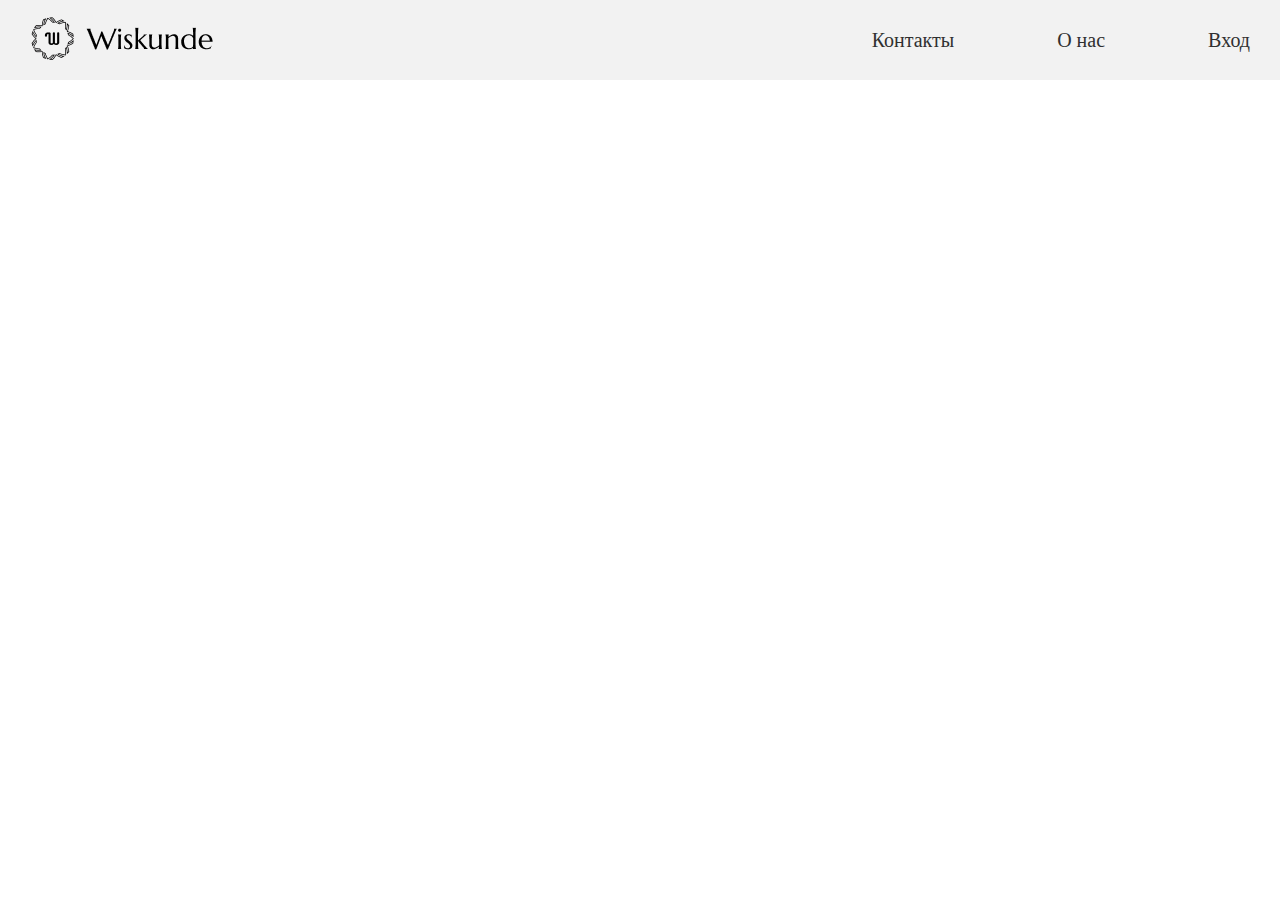
==== contact.html @ 70cb3093 "made part of main's top" ====
<!DOCTYPE html>
<html lang="en">

<head>
    <meta charset="UTF-8">
    <meta name="viewport" content="width=device-width, initial-scale=1.0">
    <link rel="stylesheet" href="css/style.css">
    <link rel="shortcut icon" href="images/icon.png" type="image/x-icon">
    
    <title>Wiskunde</title>
</head>

<body>
    <header class="header">
        <div class="container">
            <nav class="nav">
                <button class="menu__btn">
                    <span></span>
                    <span></span>
                    <span></span>
                </button>
                <a href="" class="logo_mobile"><img src="images/logo_mobile.png" alt=""></a>
                <a href="" class="logo"><img src="images/logo.png" alt=""></a>
                <ul class="menu menu__list--open">
                    <li class="menu__close">
                        <button class="menu__close-btn">
                            <img src="images/cross.svg" alt="">
                        </button>
                    </li>
                    <li class="menu__list"><a href="" class="menu__link">Контакты</a></li>
                    <li class="menu__list"><a href="" class="menu__link">О нас</a></li>
                    <li class="menu__list"><a href="" class="menu__link">Вход</a></li>
                </ul>
            </nav>
        </div>
    </header>

    <main class="index__main">
        <section class="index__top">
            <div class="container">
                <div class="top__inner-index">

                </div>
            </div>
        </section>
        <section class="index__course-description">

        </section>
        <section class="index__features"></section>

        <section class="answers">

        </section>
    </main>

    <footer class="index__footer">

    </footer>

    <script src="js/main.js"></script>
</body>

</html>
---- css/style.css ----
@import url(https://db.onlinewebfonts.com/c/595030bb520f1e2ab2fb4e8d7c5f30a5?family=ALS+Sector+Regular+Regular);

* {
    margin: 0;
    padding: 0;
}

ul {
    list-style: none;
}

a {
    text-decoration: none;
}

body {
    font-family: "ALS Sector Regular Regular";
    color: black;
}

img {
    max-width: 100%;
}

.header {
    background-color: rgba(242, 242, 242, 1);
}

.container {
    max-width: 1220px;
    padding: 0 10px;
    margin: 0 auto;
}

.nav {
    display: flex;
    justify-content: space-between;
    align-items: center;
    height: 80px;
}

.logo_mobile {
    display: none;
}

.menu {
    display: flex;
    gap: 103px;
}

.menu__btn {
    display: none;
    width: 40px;
    height: 18px;
}

.menu__btn span {
    background-color: black;
    height: 1px;
    width: 100%;
}

button {
    border: none;
    background-color: transparent;
}

.menu__link {
    position: relative;
    color: rgba(48, 48, 48, 1);
    font-size: 20px;
}

.menu__link:hover {
    color: rgba(0, 108, 220, 1);
}

.menu__link::after {
    position: absolute;
    content: '';
    left: 0;
    bottom: 0;
    display: block;
    width: 100%;
    height: 1px;
    background: rgba(0, 108, 220, 1);
}

.menu__link::after {
    width: 0;
    transition: 0.3s;
}

.menu__link:hover:after {
    width: 100%;
}

.menu__link::after {
    left: 50%;
    transform: translateX(-50%);
}

.menu__close {
    display: none;
}

/*Основная часть страницы*/
.tittle-index {
    font-size: 56px;
}

.top__text--index {
    font-size: 20px
}

.top_button-sign-up {
    font-size: 24px;
    font-family: "ALS Sector Regular Regular";
    color: white;
    background-color: rgba(28, 78, 176, 1);
    padding: .7em 1.5em;
    border-radius: 30px;
}



@media (max-width: 1000px) {
    .menu {
        gap: 80px;
    }

    .menu__link {
        font-size: 18px;
    }
}

@media (max-width: 768px) {
    .menu {
        transform: translateY(-100%);
        /* display: none; */
        position: absolute;
        top: 0;
        left: 0;
        right: 0;
        width: 100%;
        margin: 0 auto;
        background-color: white;
        display: block;
        text-align: center;
        padding-top: 60px;
    }

    .menu.menu__list--open {
        transform: translateY(0%);
    }

    .menu__close {
        display: flex;
    }

    .menu__close-btn {
        position: absolute;
        top: 20px;
        right: 20px;
    }

    .menu__list {
        margin-bottom: 30px;
    }

    .menu__btn {
        display: flex;
        flex-direction: column;
        justify-content: space-between;
    }

    .nav {
        display: flex;
        justify-content: flex-start;
        gap: 20px;
    }
}

@media (max-width: 480px) {

    /* .menu {
        width: 360px;
    } */
    .menu__btn {
        width: 14px;
        height: 11px;
    }

    .logo {
        display: none;
    }

    .menu__link {
        font-size: 12px;
    }

    .logo_mobile {
        display: flex;
    }

    .nav {
        height: 40px;
    }
}
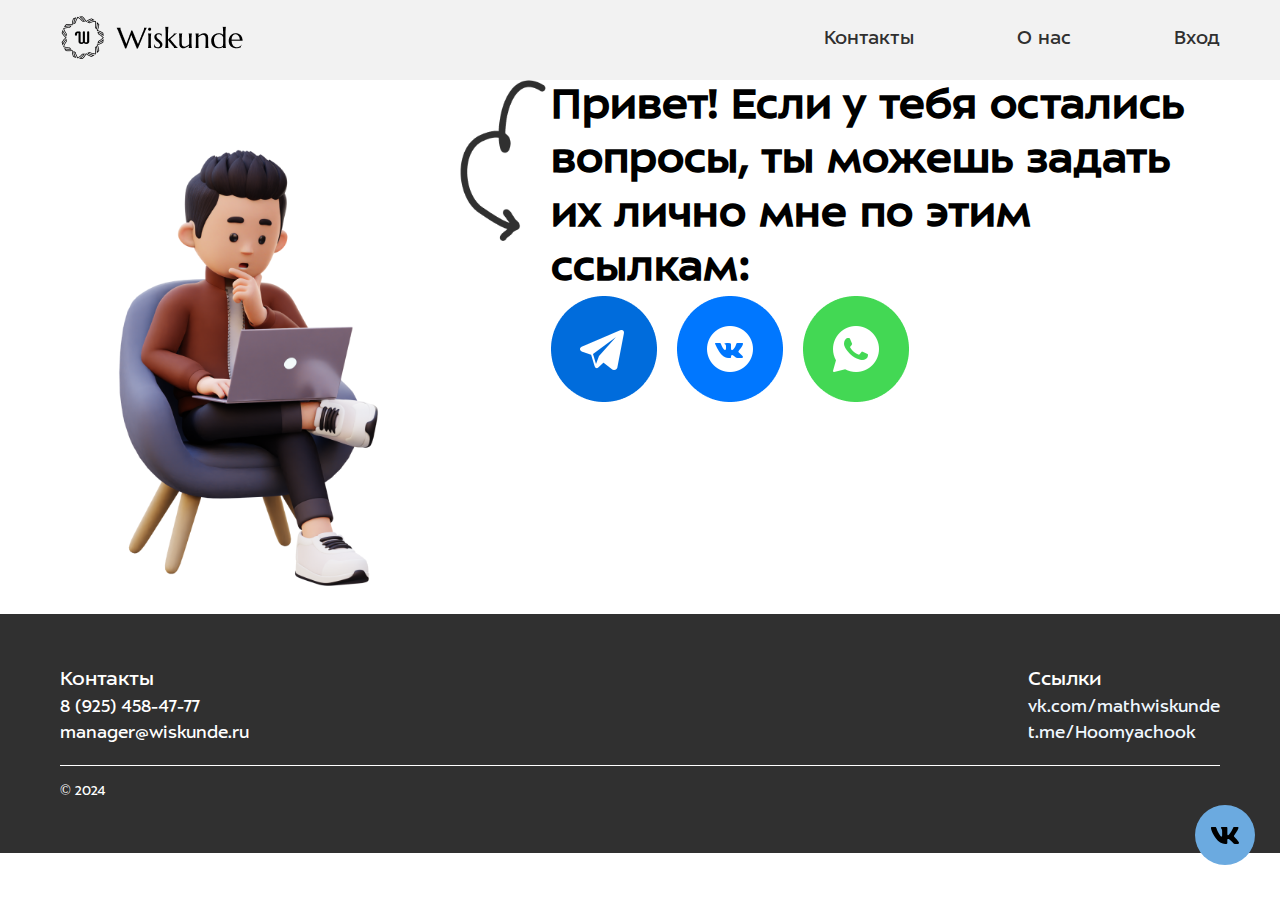
==== commit 35ed6343: "start contact page" ====
--- a/contact.html
+++ b/contact.html
@@ -6,57 +6,81 @@
     <meta name="viewport" content="width=device-width, initial-scale=1.0">
     <link rel="stylesheet" href="css/style.css">
     <link rel="shortcut icon" href="images/icon.png" type="image/x-icon">
-    
+
     <title>Wiskunde</title>
 </head>
 
 <body>
-    <header class="header">
-        <div class="container">
-            <nav class="nav">
-                <button class="menu__btn">
-                    <span></span>
-                    <span></span>
-                    <span></span>
-                </button>
-                <a href="" class="logo_mobile"><img src="images/logo_mobile.png" alt=""></a>
-                <a href="" class="logo"><img src="images/logo.png" alt=""></a>
-                <ul class="menu menu__list--open">
-                    <li class="menu__close">
-                        <button class="menu__close-btn">
-                            <img src="images/cross.svg" alt="">
-                        </button>
-                    </li>
-                    <li class="menu__list"><a href="" class="menu__link">Контакты</a></li>
-                    <li class="menu__list"><a href="" class="menu__link">О нас</a></li>
-                    <li class="menu__list"><a href="" class="menu__link">Вход</a></li>
-                </ul>
-            </nav>
-        </div>
-    </header>
-
-    <main class="index__main">
-        <section class="index__top">
+    <div class="wrapper">
+        <header class="header">
             <div class="container">
-                <div class="top__inner-index">
-
+                <nav class="nav">
+                    <button class="menu__btn">
+                        <span></span>
+                        <span></span>
+                        <span></span>
+                    </button>
+                    <a href="" class="logo_mobile"><img src="images/logo_mobile.png" alt=""></a>
+                    <a href="" class="logo"><img src="images/logo.png" alt=""></a>
+                    <ul class="menu menu__list--open">
+                        <li class="menu__close">
+                            <button class="menu__close-btn">
+                                <img src="images/cross.svg" alt="">
+                            </button>
+                        </li>
+                        <li class="menu__list"><a href="" class="menu__link">Контакты</a></li>
+                        <li class="menu__list"><a href="" class="menu__link">О нас</a></li>
+                        <li class="menu__list"><a href="" class="menu__link">Вход</a></li>
+                    </ul>
+                </nav>
+            </div>
+        </header>
+        <main class="contact_main">
+            <section class="contact_container">
+                <div class="container">
+                    <div class="contact_inner">
+                        <div class="contact-left_part">
+                            <img src="images/contact_human.png" alt="">
+                        </div>
+                        <div class="contact-center-part">
+                            <img src="images/contact_arrow.png" alt="">
+                        </div>
+                        <div class="contact-right_part">
+                            <p class="contact-right_part-text">Привет! Если у тебя остались вопросы, ты можешь задать их лично мне по этим ссылкам:</p>
+                            <div class="contact_message-container">
+                                <div><img src="images/contact_tg.png" alt=""></div>
+                                <div><img src="images/contact_vk.png" alt=""></div>
+                                <div><img src="images/contact_whatsapp.png" alt=""></div>
+                            </div>
+                        </div>
+                    </div>
+                </div>
+            </section>
+        </main>
+        <footer class="index__footer">
+            <div class="container">
+                <div class="footer-inner">
+                    <div class="footer-inner-container">
+                        <div class="footer-contact">
+                            <p class="footer-title">Контакты</p>
+                            <p class="footer-text">8 (925) 458-47-77</p>
+                            <p class="footer-text">manager@wiskunde.ru</p>
+                        </div>
+                        <div class="footer-links">
+                            <p class="footer-title">Ссылки</a></p>
+                            <p class="footer-text"><a href="https://vk.com/mathwiskunde">vk.com/mathwiskunde</a></p>
+                            <p class="footer-text"><a href="https://t.me/Hoomyachook">t.me/Hoomyachook</a></p>
+                        </div>
+                    </div>
+                    <div class="footer-line"></div>
+                    <p class="copyright">© 2024</p>
                 </div>
             </div>
-        </section>
-        <section class="index__course-description">
-
-        </section>
-        <section class="index__features"></section>
-
-        <section class="answers">
-
-        </section>
-    </main>
-
-    <footer class="index__footer">
-
-    </footer>
-
+        </footer>
+        <a href="https://vk.com/im?media=&sel=-224857793" target="_blank" rel="nofollow">
+            <span class="whatsapp-button"></span>
+        </a>
+    </div>
     <script src="js/main.js"></script>
 </body>
 
--- a/css/style.css
+++ b/css/style.css
@@ -1,5 +1,3 @@
-@import url(https://db.onlinewebfonts.com/c/595030bb520f1e2ab2fb4e8d7c5f30a5?family=ALS+Sector+Regular+Regular);
-
 * {
     margin: 0;
     padding: 0;
@@ -11,6 +9,7 @@
 
 a {
     text-decoration: none;
+    color: aliceblue;
 }
 
 body {
@@ -18,17 +17,66 @@
     color: black;
 }
 
+.wrapper {
+    min-height: 100%;
+    display: flex;
+    flex-direction: column;
+}
+
 img {
     max-width: 100%;
 }
 
+main {
+    flex: 1 1 auto;
+}
+
+.whatsapp-button {
+    position: fixed;
+    right: -5px;
+    bottom: 5px;
+    transform: translate(-50%, -50%);
+    border-radius: 50%;
+    width: 60px;
+    height: 60px;
+    z-index: 9999;
+    background-color: #6baae0;
+    background-image: url("data:image/svg+xml;charset=UTF-8,%3csvg xmlns='http://www.w3.org/2000/svg' viewBox='0 0 576 512'%3e%3cpath fill='%23000000' d='M545 117.7c3.7-12.5 0-21.7-17.8-21.7h-58.9c-15 0-21.9 7.9-25.6 16.7 0 0-30 73.1-72.4 120.5-13.7 13.7-20 18.1-27.5 18.1-3.7 0-9.4-4.4-9.4-16.9V117.7c0-15-4.2-21.7-16.6-21.7h-92.6c-9.4 0-15 7-15 13.5 0 14.2 21.2 17.5 23.4 57.5v86.8c0 19-3.4 22.5-10.9 22.5-20 0-68.6-73.4-97.4-157.4-5.8-16.3-11.5-22.9-26.6-22.9H38.8c-16.8 0-20.2 7.9-20.2 16.7 0 15.6 20 93.1 93.1 195.5C160.4 378.1 229 416 291.4 416c37.5 0 42.1-8.4 42.1-22.9 0-66.8-3.4-73.1 15.4-73.1 8.7 0 23.7 4.4 58.7 38.1 40 40 46.6 57.9 69 57.9h58.9c16.8 0 25.3-8.4 20.4-25-11.2-34.9-86.9-106.7-90.3-111.5-8.7-11.2-6.2-16.2 0-26.2.1-.1 72-101.3 79.4-135.6z'/%3e%3c/svg%3e");
+    background-size: 50%;
+    background-repeat: no-repeat;
+    background-position: 50% 50%;
+}
+
+.fa-vk:before {
+    content: "\f189";
+}
+
+.whatsapp-button:before,
+.whatsapp-button:after {
+    content: " ";
+    display: block;
+    position: absolute;
+    border: 50%;
+    border: 1px solid #6baae0;
+    left: -5px;
+    right: -5px;
+    top: -5px;
+    bottom: -5px;
+    border-radius: 50%;
+    animation: border-animate 1.5s linear infinite;
+    opacity: 0;
+}
+
+.whatsapp-button:after {
+    animation-delay: .5s;
+}
+
 .header {
     background-color: rgba(242, 242, 242, 1);
 }
 
 .container {
-    max-width: 1220px;
-    padding: 0 10px;
+    padding: 0 60px;
     margin: 0 auto;
 }
 
@@ -105,12 +153,14 @@
 }
 
 /*Основная часть страницы*/
+
 .tittle-index {
-    font-size: 56px;
+    font-size: 3.88889vw;
 }
 
 .top__text--index {
-    font-size: 20px
+    font-size: 20px;
+    align-self: end;
 }
 
 .top_button-sign-up {
@@ -120,10 +170,360 @@
     background-color: rgba(28, 78, 176, 1);
     padding: .7em 1.5em;
     border-radius: 30px;
-}
-
-
-
+    margin-top: 20px;
+
+}
+
+.top_button-sign-up:hover {
+    background-color: rgba(0, 108, 220, 1);
+}
+
+.top__inner--index {
+    display: grid;
+    margin-top: 60px;
+    grid-template-columns: 1fr 570px;
+    grid-template-rows: repeat(2, 177px);
+    gap: 10px;
+}
+
+.container__image {
+    grid-column: 2;
+    grid-row: 1/3;
+}
+
+.index__course-description {
+    margin-top: 10.75vw;
+}
+
+.description__inner-index-grid {
+    display: grid;
+    grid-template-columns: 1fr 1fr;
+    gap: 34px;
+}
+
+.description_summer-curse {
+    display: flex;
+}
+
+.description__year-curse {
+    display: flex;
+}
+
+.description_summer-curse,
+.description__year-curse {
+    background-color: rgba(238, 238, 238, 1);
+    border-radius: 20px;
+    padding-left: 1.6667vw;
+}
+
+.title_description-index {
+    font-size: 3.33333vw;
+    margin-bottom: 1.25vw;
+}
+
+.description_title-index {
+    font-size: 1.94444vw;
+    font-weight: 700;
+    margin-top: 2.403vw;
+    margin-bottom: 1.338vw;
+}
+
+.description-list {
+    font-size: 1.388889vw;
+    margin-bottom: 0.694vw;
+}
+
+.menu-description {
+    list-style-type: "•";
+}
+
+.description-list {
+    padding-left: 1.041667vw;
+}
+
+
+.feature_inner {
+    text-align: center;
+    background: rgba(248, 249, 250, 1);
+    border-radius: 18px;
+}
+
+
+.description_button-sign-up {
+    font-size: 1.6666667vw;
+    font-family: "ALS Sector Regular Regular";
+    color: white;
+    background-color: rgba(28, 78, 176, 1);
+    padding: .4em 1em;
+    border-radius: 20px;
+    margin-top: 1.3888889vw;
+    margin-bottom: 1.3888889vw;
+}
+
+.description_button-sign-up:hover {
+    background-color: rgba(0, 108, 220, 1);
+}
+
+.summer_curse-image {
+    margin-top: 8vw;
+}
+
+.year_curse-image {
+    margin-top: 13vw;
+}
+
+.index__course-description {
+    margin-bottom: 4.375vw;
+}
+
+.features_items-grid {
+    display: grid;
+    grid-template-columns: repeat(3, 1fr);
+    gap: 1.9vw;
+}
+
+.features_title {
+    font-size: 1.544vw;
+    font-weight: 700;
+}
+
+.features_image {
+    width: 8.7vw;
+    padding: 20px;
+    margin-bottom: 0.69vw;
+}
+
+.index__features {
+    margin-bottom: 8.9vw;
+}
+
+.answers {
+    background: rgba(248, 249, 250, 1);
+}
+
+.line {
+    border-bottom: 2px solid black;
+}
+
+
+.question-inner {
+    display: grid;
+    grid-template-columns: 1fr 1fr;
+    gap: 5.15vw;
+    margin-top: 25px;
+    margin-bottom: 25px;
+}
+
+
+.answer-title {
+    font-size: 3.333vw;
+    font-weight: 700;
+    padding-top: 2.083vw;
+    margin-bottom: 2.083vw;
+}
+
+.question-text {
+    font-weight: 700;
+    font-size: 1.944vw;
+}
+
+.question-answer {
+    font-size: 1.3889vw;
+}
+
+.addition {
+    margin-top: 4.1vw;
+    margin-right: 27.36vw;
+    margin-bottom: 4.1vw;
+}
+
+.addition-text {
+    font-size: 1.3889vw;
+}
+
+.index__footer {
+    background-color: rgba(48, 48, 48, 1);
+}
+
+.footer-inner {
+    padding-top: 4.16vw;
+    padding-bottom: 4.16vw;
+}
+
+.footer-inner-container {
+    display: flex;
+    justify-content: space-between;
+}
+
+.footer-line {
+    border-bottom: 1px solid white;
+    margin-top: 1.2vw;
+    margin-bottom: 1.2vw;
+}
+
+.footer-title {
+    color: white;
+    font-size: 1.667vw;
+}
+
+.footer-text {
+    color: white;
+    font-size: 1.3889vw;
+    margin-top: 5px;
+    margin-bottom: 5px;
+}
+
+.copyright {
+    color: white;
+    font-size: 1.111vw;
+}
+
+/*Page with information*/
+
+.information_main {
+    margin-top: 5.13vw;
+}
+
+.top_information-inner {
+    padding-top: 2.91667vw;
+    padding-left: 3.2638vw;
+    padding-bottom: 6.18vw;
+    padding-right: 3.2638vw;
+    border: 3px solid black;
+    border-radius: 30px;
+}
+
+.top_inner-grid {
+    display: grid;
+    grid-template-columns: 62% 32%;
+    gap: 3.54166vw;
+}
+
+.title-information {
+    font-size: 3.3333vw;
+}
+
+.top_information-text {
+    font-size: 1.9424vw;
+}
+
+.top_information-text-container {
+    padding-top: 2.1527vw;
+}
+
+.description_achive-top {
+    display: flex;
+    justify-content: space-between;
+    margin-top: 1.38vw;
+}
+
+.stars-information {
+    width: 22.84vw;
+}
+
+.description_title-container {
+    align-items: center;
+    padding-top: 8.85833vw;
+    padding-left: 3.5vw;
+}
+
+.description-title {
+    font-size: 3.33333vw;
+}
+
+.description_achive-grid {
+    display: grid;
+    grid-template-columns: 1fr 1fr;
+    gap: 2.916vw;
+}
+
+.description_achive-part {
+    padding-top: 3.05vw;
+    padding-left: 3.541vw;
+    padding-right: 3.541vw;
+    padding-bottom: 2.9vw;
+    background-color: rgba(248, 249, 250, 1);
+}
+
+.description_achive-part-text {
+    font-size: 1.944vw;
+}
+
+.extracurricular_life-information {
+    margin-top: 12.638vw;
+}
+
+.extracurricular_life-container {
+    padding-left: 4.9288vw;
+    display: flex;
+    padding-top: 3.95vw;
+}
+
+.extracurricular_life-title {
+    font-size: 3.333vw;
+    padding-left: 4.9288vw
+}
+
+.extracurricular_life-container-inner {
+    width: 78.68055vw;
+}
+
+.extracurricular_life-container-text {
+    font-size: 1.9444vw;
+}
+
+.extracurricular_life-container-image {
+    padding-top: 9.122vw;
+    padding-left: 2.79vw;
+}
+
+.extracurricular_life-image {
+    width: 8.7986vw;
+}
+
+.extracurricular_life-graphic {
+    position: relative;
+    height: 33.26vw;
+}
+
+.extracurricular_life-graphic-top {
+    left: 1.388vw;
+    position: absolute;
+}
+
+.extracurricular_life-graphic-bottom {
+    top: 2.4305vw;
+    left: 4.961vw;
+    position: absolute;
+}
+
+.extracurricular_life-graphic-icon {
+    width: 5.97vw;
+}
+
+.extracurricular_life-graphic-image {
+    width: 88.8vw;
+}
+
+/* contact part*/
+
+.contact_inner {
+    display: flex;
+    
+}
+.contact-right_part {
+    max-width: 669px;
+}
+.contact_message-container {
+    display: flex;
+    gap: 20px;
+}
+
+.contact-right_part-text {
+    font-weight: 700;
+    font-size: 45px;
+}
+/*adaptive*/
 @media (max-width: 1000px) {
     .menu {
         gap: 80px;
@@ -132,17 +532,51 @@
     .menu__link {
         font-size: 18px;
     }
+
+    .top__text--index {
+        font-size: 16px;
+        align-self: end;
+    }
+
+    .top__inner--index {
+        display: grid;
+        margin-top: 60px;
+        grid-template-columns: 1fr 1fr;
+        grid-template-rows: repeat(2, 140px);
+        gap: 5px;
+    }
+
+    .top_button-sign-up {
+        font-size: 20px;
+    }
+
+    .features_items-grid {
+        grid-template-columns: repeat(3, 1fr);
+        grid-template-rows: repeat(2, 1fr);
+    }
+
+    .features_text {
+        font-size: 1.388889vw;
+    }
+    .contact-right_part-text {
+        font-size: 31px;
+    }
 }
 
 @media (max-width: 768px) {
+    .container {
+        padding: 0 10px;
+        margin: 0 auto;
+    }
+    
     .menu {
         transform: translateY(-100%);
-        /* display: none; */
         position: absolute;
         top: 0;
         left: 0;
         right: 0;
         width: 100%;
+        height: 100%;
         margin: 0 auto;
         background-color: white;
         display: block;
@@ -179,16 +613,86 @@
         justify-content: flex-start;
         gap: 20px;
     }
+
+    .top__text--index {
+        font-size: 13px;
+        align-self: end;
+    }
+
+    .top__inner--index {
+        display: grid;
+        margin-top: 30px;
+        grid-template-columns: 1fr 1fr;
+        grid-template-rows: 1fr 130px;
+        gap: 10px;
+    }
+
+    .top_button-sign-up {
+        font-size: 18px;
+    }
+
+    .description__inner-index-grid {
+        grid-template-columns: 1fr;
+        grid-template-rows: 1fr;
+    }
+
+
+    .description__inner-index-grid {
+        grid-template-columns: 1fr;
+        grid-template-rows: 1fr;
+    }
+
+    .description_title-index {
+        font-size: 3.125vw;
+    }
+
+    .description-list {
+        font-size: 2.3083vw;
+    }
+
+    .description_summer-curse,
+    .description__year-curse {
+        padding-left: 3.08333vw;
+    }
+
+    .description_button-sign-up {
+        font-size: 2.70833vw;
+    }
+
+    .summer_curse-image {
+        margin-top: 5vw;
+    }
+
+    .year_curse-image {
+        margin-top: 15vw;
+    }
+
+    .description_title-index {
+        margin-top: 3.5vw;
+        margin-bottom: 2.338vw;
+    }
+
+    .description-list {
+        margin-bottom: 1.794vw;
+    }
+
+    .title_description-index {
+        font-size: 4.5vw;
+    }
+
+    .whatsapp-button {
+        width: 40px;
+        height: 40px;
+    }
+    .contact-right_part-text {
+        font-size: 23px;
+    }
 }
 
 @media (max-width: 480px) {
-
-    /* .menu {
-        width: 360px;
-    } */
     .menu__btn {
         width: 14px;
-        height: 11px;
+        height: 10px;
     }
 
     .logo {
@@ -206,4 +710,135 @@
     .nav {
         height: 40px;
     }
+
+    .tittle-index {
+        align-self: center;
+    }
+
+    .top__text--index {
+        font-size: 8px;
+        align-self: end;
+    }
+
+    .top__inner--index {
+        display: grid;
+        margin-top: 10px;
+        grid-template-columns: 1fr 1fr;
+        grid-template-rows: 1fr 1fr;
+        gap: 5px;
+    }
+
+    .container__image {
+        align-self: center;
+    }
+
+    .top_button-sign-up {
+        font-size: 2.70833vw;
+    }
+
+    .beach {
+        width: 158px;
+    }
+
+    .year {
+        width: 184px;
+    }
+
+    .features_items-grid {
+        grid-template-columns: 1fr;
+        grid-template-rows: 1fr;
+        margin-left: 30px;
+        margin-right: 30px;
+    }
+
+    .features_image {
+        width: 15.25vw;
+    }
+
+    .features_title {
+        font-size: 3.544vw;
+    }
+
+    .features_text {
+        font-size: 2.188889vw;
+        padding-left: 20px;
+        padding-right: 20px;
+    }
+
+    .question-text {
+        font-size: 2.144vw;
+    }
+
+    .question-answer {
+        font-size: 1.9889vw;
+    }
+
+    .footer-title {
+        font-size: 2.167vw;
+    }
+
+    .whatsapp-button {
+        width: 30px;
+        height: 30px;
+    }
+
+    .description_achive-grid {
+        display: grid;
+        grid-template-columns: 1fr;
+        gap: 2.916vw;
+    }
+
+    .top_information-inner {
+        padding-top: 3.91667vw;
+        padding-left: 3.4638vw;
+        padding-bottom: 6.28vw;
+        padding-right: 3.4638vw;
+    }
+
+    .title-information {
+        font-size: 15px;
+    }
+
+    .top_information-text {
+        font-size: 2.08vw;
+    }
+
+    .description_achive-part-text {
+        font-size: 2.7vw;
+    }
+
+    .description-title {
+        font-size: 15px;
+    }
+
+    .extracurricular_life-title {
+        font-size: 15px;
+    }
+
+    .extracurricular_life-container-text {
+        font-size: 2.9vw;
+    }
+    .extracurricular_life-container-image {
+        padding-top: 20vw;
+    }
+    .extracurricular_life-information-inner {
+        margin-bottom: 4.1vw;
+    }
+    .extracurricular_life-container-inner {
+        max-width: 323px;
+    }
+    .extracurricular_life-image {
+        width: 11.5vw;
+    }
+}
+
+@font-face {
+    font-family: "ALS Sector Regular Regular";
+    src: url("../fonts/ALS Sector Regular Regular.eot");
+    src: url("../fonts/ALS Sector Regular Regular.eot?#iefix") format("embedded-opentype"),
+        url('../fonts/ALS Sector Regular Regular.woff2') format('woff2'),
+        url("../fonts/ALS Sector Regular Regular.woff") format("woff"),
+        url("../fonts/ALS Sector Regular Regular.ttf") format("truetype");
+    font-style: normal;
+    font-weight: normal;
 }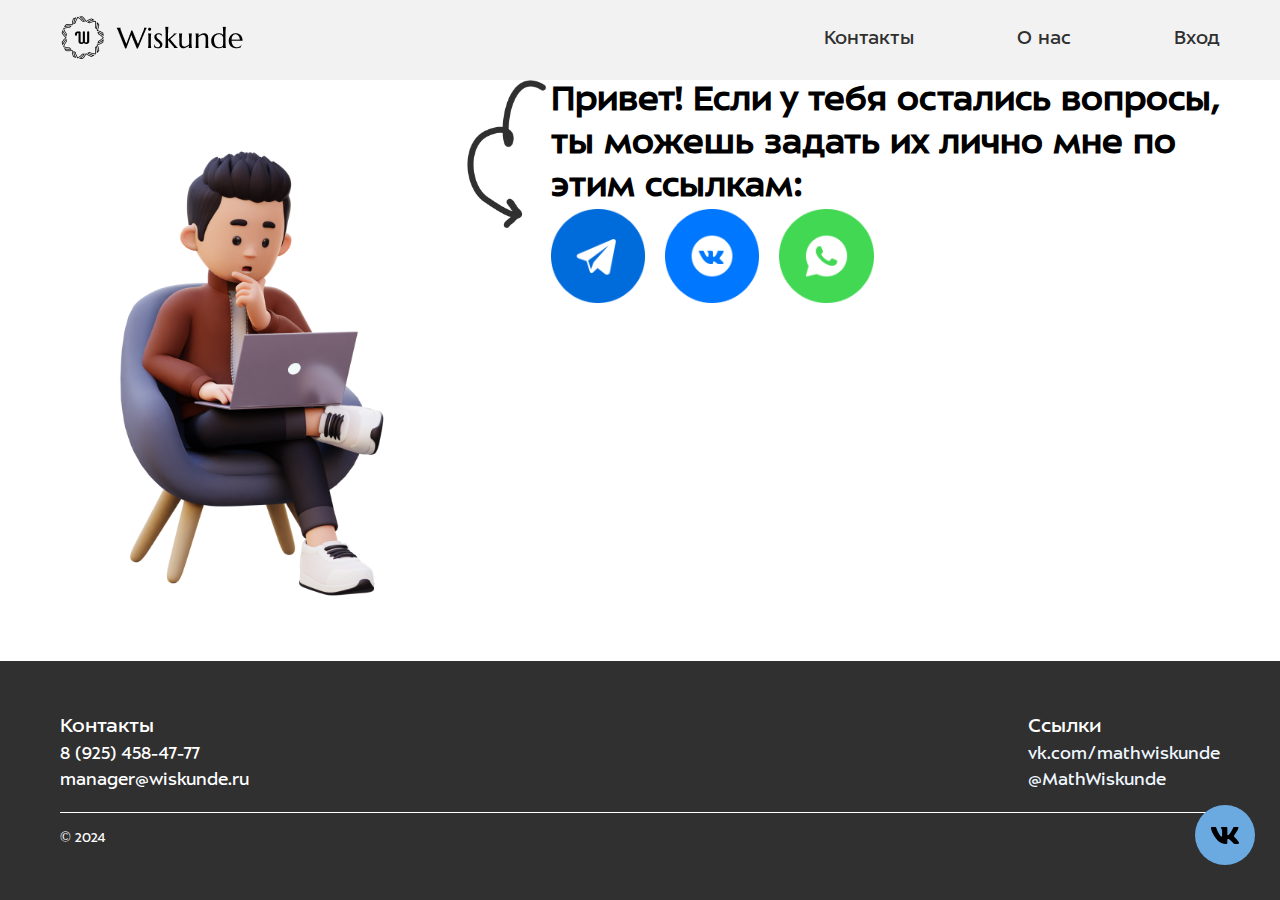
==== commit 37edd0ec: "refactoring" ====
--- a/contact.html
+++ b/contact.html
@@ -40,17 +40,17 @@
                 <div class="container">
                     <div class="contact_inner">
                         <div class="contact-left_part">
-                            <img src="images/contact_human.png" alt="">
+                            <img class="contact_human-img" src="images/contact_human.png" alt="">
                         </div>
                         <div class="contact-center-part">
-                            <img src="images/contact_arrow.png" alt="">
+                            <img class="contact_arrow-img" src="images/contact_arrow.png" alt="">
                         </div>
                         <div class="contact-right_part">
                             <p class="contact-right_part-text">Привет! Если у тебя остались вопросы, ты можешь задать их лично мне по этим ссылкам:</p>
                             <div class="contact_message-container">
-                                <div><img src="images/contact_tg.png" alt=""></div>
-                                <div><img src="images/contact_vk.png" alt=""></div>
-                                <div><img src="images/contact_whatsapp.png" alt=""></div>
+                                <div><img class="contact_tg-img" src="images/contact_tg.png" alt=""></div>
+                                <div><img class="contact_vk-img" src="images/contact_vk.png" alt=""></div>
+                                <div><img class="contact_whatsapp-img" src="images/contact_whatsapp.png" alt=""></div>
                             </div>
                         </div>
                     </div>
@@ -69,7 +69,7 @@
                         <div class="footer-links">
                             <p class="footer-title">Ссылки</a></p>
                             <p class="footer-text"><a href="https://vk.com/mathwiskunde">vk.com/mathwiskunde</a></p>
-                            <p class="footer-text"><a href="https://t.me/Hoomyachook">t.me/Hoomyachook</a></p>
+                            <p class="footer-text"><a href="https://t.me/MathWiskunde">@MathWiskunde</a></p>
                         </div>
                     </div>
                     <div class="footer-line"></div>
--- a/css/style.css
+++ b/css/style.css
@@ -18,17 +18,21 @@
 }
 
 .wrapper {
-    min-height: 100%;
     display: flex;
     flex-direction: column;
+    min-height: 100vh; 
 }
 
 img {
     max-width: 100%;
 }
 
-main {
-    flex: 1 1 auto;
+/* main {
+    flex: 1 0 auto;
+} */
+
+footer {
+    margin-top: auto;
 }
 
 .whatsapp-button {
@@ -506,14 +510,19 @@
 }
 
 /* contact part*/
+.contact_main {
+    margin-top: ;
+}
 
 .contact_inner {
     display: flex;
-    
-}
+
+}
+
 .contact-right_part {
     max-width: 669px;
 }
+
 .contact_message-container {
     display: flex;
     gap: 20px;
@@ -521,7 +530,21 @@
 
 .contact-right_part-text {
     font-weight: 700;
-    font-size: 45px;
+    font-size: 2.805vw;
+}
+
+.contact_tg-img,
+.contact_vk-img,
+.contact_whatsapp-img {
+    width: 7.361vw;
+}
+
+.contact_human-img {
+    width: 37.7vw;
+}
+
+.contact_arrow-img {
+    width: 7.84vw;
 }
 /*adaptive*/
 @media (max-width: 1000px) {
@@ -558,9 +581,9 @@
     .features_text {
         font-size: 1.388889vw;
     }
-    .contact-right_part-text {
-        font-size: 31px;
-    }
+
+
+
 }
 
 @media (max-width: 768px) {
@@ -568,7 +591,7 @@
         padding: 0 10px;
         margin: 0 auto;
     }
-    
+
     .menu {
         transform: translateY(-100%);
         position: absolute;
@@ -684,9 +707,7 @@
         width: 40px;
         height: 40px;
     }
-    .contact-right_part-text {
-        font-size: 23px;
-    }
+
 }
 
 @media (max-width: 480px) {
@@ -818,15 +839,19 @@
     .extracurricular_life-container-text {
         font-size: 2.9vw;
     }
+
     .extracurricular_life-container-image {
         padding-top: 20vw;
     }
+
     .extracurricular_life-information-inner {
         margin-bottom: 4.1vw;
     }
+
     .extracurricular_life-container-inner {
         max-width: 323px;
     }
+
     .extracurricular_life-image {
         width: 11.5vw;
     }
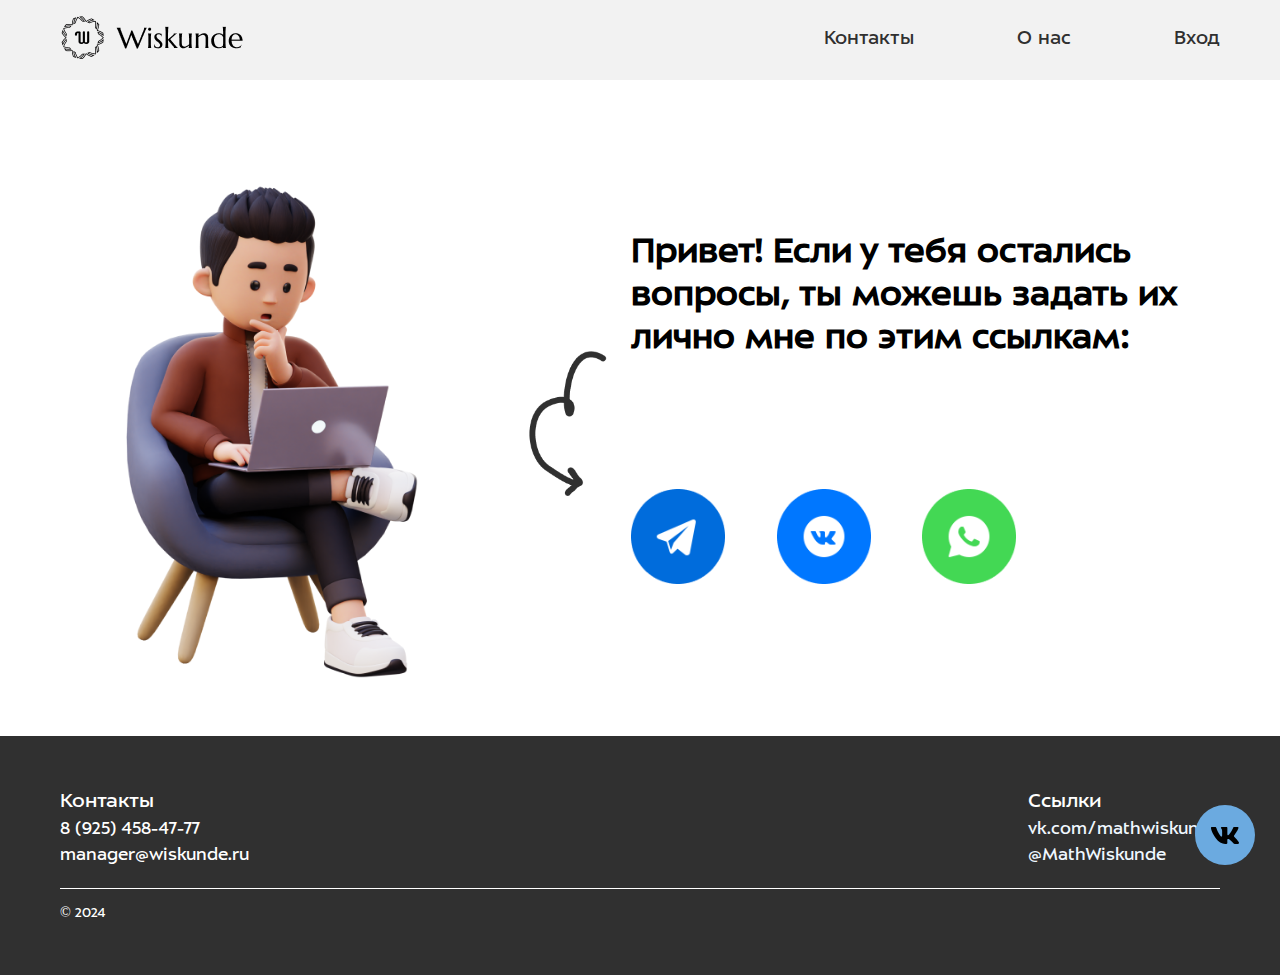
==== commit 0d47e5c5: "ended contact page" ====
--- a/contact.html
+++ b/contact.html
@@ -48,9 +48,9 @@
                         <div class="contact-right_part">
                             <p class="contact-right_part-text">Привет! Если у тебя остались вопросы, ты можешь задать их лично мне по этим ссылкам:</p>
                             <div class="contact_message-container">
-                                <div><img class="contact_tg-img" src="images/contact_tg.png" alt=""></div>
-                                <div><img class="contact_vk-img" src="images/contact_vk.png" alt=""></div>
-                                <div><img class="contact_whatsapp-img" src="images/contact_whatsapp.png" alt=""></div>
+                                <div><a href="https://t.me/MathWiskunde"><img class="contact_tg-img" src="images/contact_tg.png" alt=""></a></div>
+                                <div><a href="https://vk.com/mathwiskunde"><img class="contact_vk-img" src="images/contact_vk.png" alt=""></a></div>
+                                <div><a href="tel:+79254584777"><img class="contact_whatsapp-img" src="images/contact_whatsapp.png" alt=""></a></div>
                             </div>
                         </div>
                     </div>
--- a/css/style.css
+++ b/css/style.css
@@ -20,16 +20,12 @@
 .wrapper {
     display: flex;
     flex-direction: column;
-    min-height: 100vh; 
+    min-height: 100vh;
 }
 
 img {
     max-width: 100%;
 }
-
-/* main {
-    flex: 1 0 auto;
-} */
 
 footer {
     margin-top: auto;
@@ -511,21 +507,28 @@
 
 /* contact part*/
 .contact_main {
-    margin-top: ;
-}
-
+    margin-top: 2.2vw;
+    margin-bottom: 2.2vw;
+}
+
+.contact-right_part {
+    padding-top: 9.7vw;
+}
+.contact-center-part {
+    padding-top: 19vw;
+}
 .contact_inner {
     display: flex;
-
+    gap: 20px;
 }
 
 .contact-right_part {
-    max-width: 669px;
+    max-width: 46vw;
 }
 
 .contact_message-container {
     display: flex;
-    gap: 20px;
+    gap: 4vw;
 }
 
 .contact-right_part-text {
@@ -540,12 +543,17 @@
 }
 
 .contact_human-img {
-    width: 37.7vw;
+    width: 543px;
 }
 
 .contact_arrow-img {
     width: 7.84vw;
 }
+
+.contact_message-container {
+    margin-top: 10vw;
+}
+
 /*adaptive*/
 @media (max-width: 1000px) {
     .menu {
@@ -581,9 +589,9 @@
     .features_text {
         font-size: 1.388889vw;
     }
-
-
-
+    .contact_human-img {
+        width: 37.7vw;
+    }
 }
 
 @media (max-width: 768px) {
@@ -708,6 +716,39 @@
         height: 40px;
     }
 
+    .contact-center-part {
+        display: none;
+    }
+
+    .contact_inner {
+        display: block;
+    }
+
+    .contact-left_part {
+        display: flex;
+        justify-content: center;
+    }
+    .contact-right_part {
+        max-width: 100%;
+    }
+
+    .contact-right_part-text {
+        text-align: center;
+    }
+
+    .contact_message-container {
+        justify-content: center;
+    }
+
+    .contact_message-container {
+        margin-top: 5vw;
+    }
+
+    .contact_tg-img,
+    .contact_vk-img,
+    .contact_whatsapp-img {
+        width: 9.361vw;
+    }
 }
 
 @media (max-width: 480px) {
